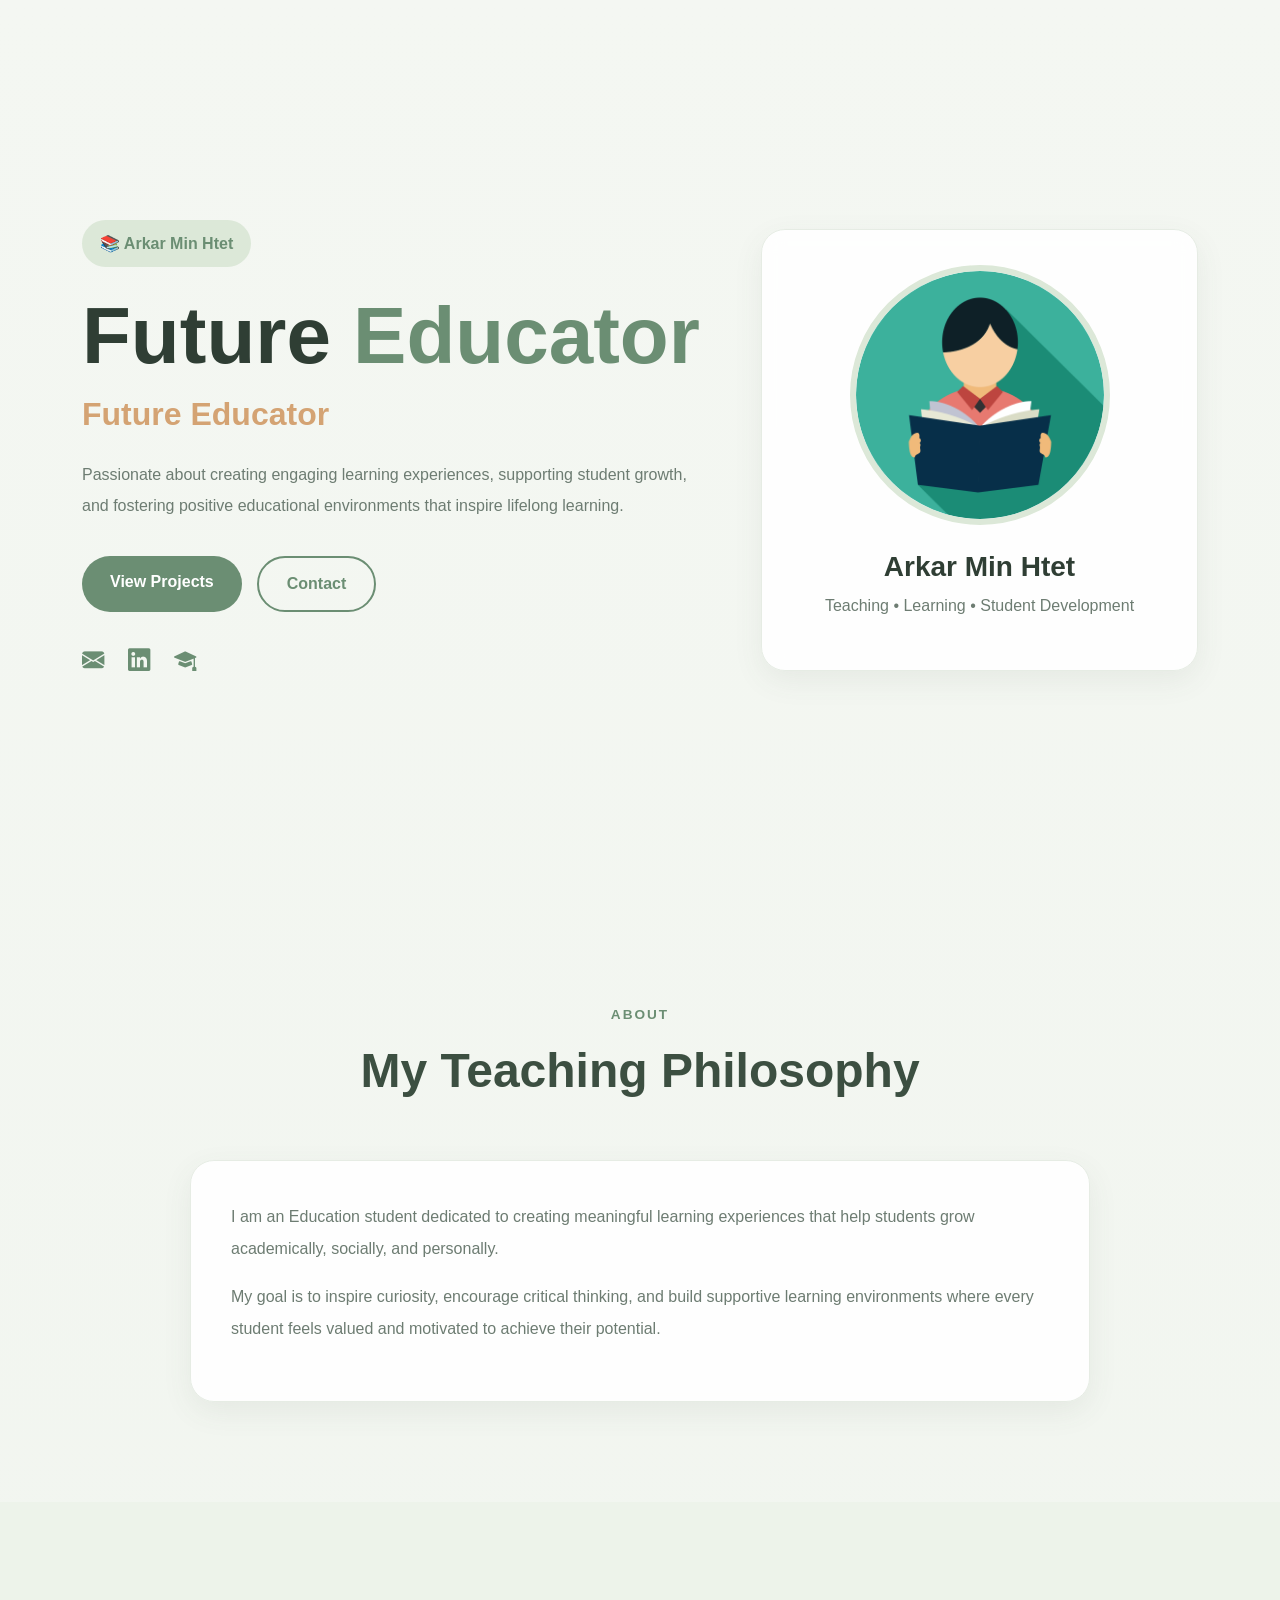
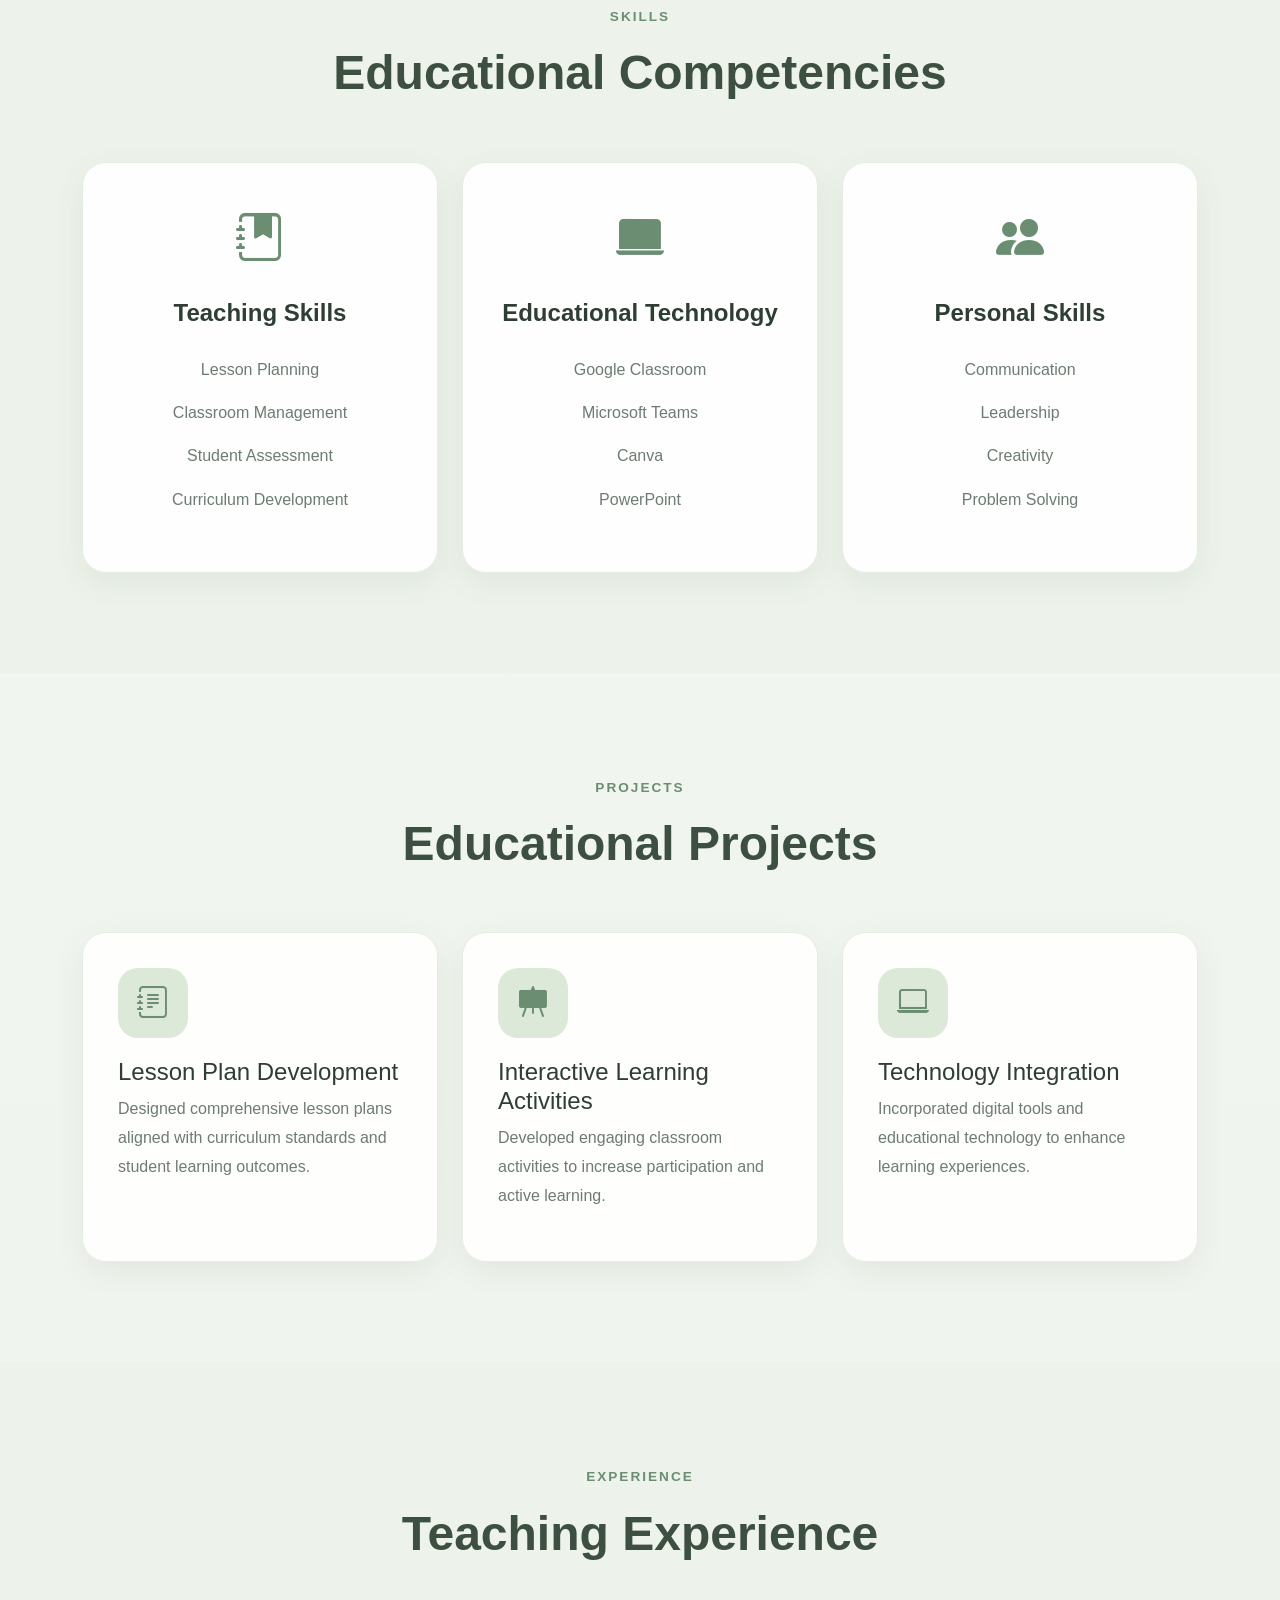
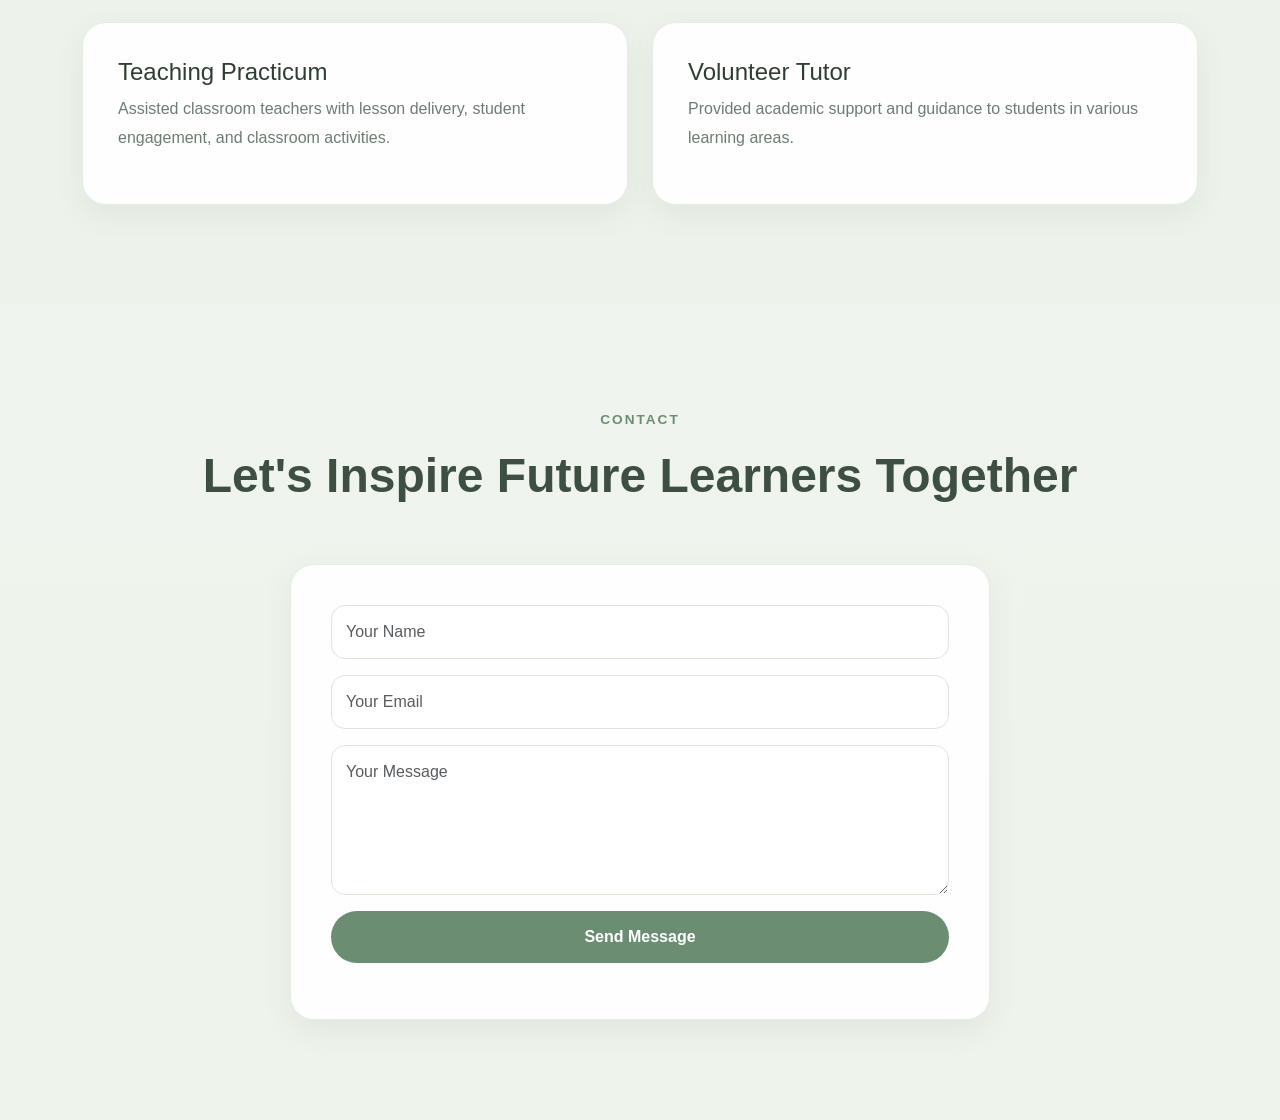
==== index.html @ 6c8e67c1 "Add files via upload" ====
<!DOCTYPE html>
<html lang="en">

<head>
    <meta charset="UTF-8">
    <meta name="viewport" content="width=device-width, initial-scale=1.0">

    <title>Education Portfolio</title>

    <!-- Bootstrap -->
    <link href="https://cdn.jsdelivr.net/npm/bootstrap@5.3.3/dist/css/bootstrap.min.css" rel="stylesheet">

    <!-- Bootstrap Icons -->
    <link rel="stylesheet"
        href="https://cdn.jsdelivr.net/npm/bootstrap-icons@1.11.3/font/bootstrap-icons.min.css">

    <!-- Custom CSS -->
    <link rel="stylesheet" href="css/style.css">
</head>

<body>

    <!-- HERO -->

    <section id="home" class="hero">

        <div class="container">

            <div class="row align-items-center min-vh-100 g-5">

                <div class="col-lg-7 reveal">

                    <div class="status-pill">
                        📚 Arkar Min Htet
                    </div>

                    <h1>
                        Future
                        <span>Educator</span>
                    </h1>

                    <h2>
                        <span id="typing"></span>
                    </h2>

                    <p class="hero-text">

                        Passionate about creating engaging learning experiences,
                        supporting student growth, and fostering positive
                        educational environments that inspire lifelong learning.

                    </p>

                    <div class="hero-buttons">

                        <a href="#projects" class="btn primary-btn">
                            View Projects
                        </a>

                        <a href="#contact" class="btn secondary-btn">
                            Contact
                        </a>

                    </div>

                    <div class="social-links">

                        <a href="#">
                            <i class="bi bi-envelope-fill"></i>
                        </a>

                        <a href="#">
                            <i class="bi bi-linkedin"></i>
                        </a>

                        <a href="#">
                            <i class="bi bi-mortarboard-fill"></i>
                        </a>

                    </div>

                </div>

                <div class="col-lg-5 reveal">

                    <div class="profile-card">

                        <div class="avatar-wrapper">

                            <img src="images/profile.jpg"
                                alt="Profile"
                                class="profile-image">

                        </div>

                        <div class="profile-info">

                            <h3>Arkar Min Htet</h3>

                            <p>
                                Teaching • Learning • Student Development
                            </p>

                        </div>

                    </div>

                </div>

            </div>

        </div>

    </section>

    <!-- ABOUT -->

    <section id="about" class="section">

        <div class="container">

            <div class="section-title reveal">

                <span>About</span>
                <h2>My Teaching Philosophy</h2>

            </div>

            <div class="about-card reveal">

                <p>

                    I am an Education student dedicated to creating meaningful learning experiences that help students
                    grow academically, socially, and personally.

                </p>

                <p>

                    My goal is to inspire curiosity, encourage critical thinking, and build supportive learning
                    environments where every student feels valued and motivated to achieve their potential.

                </p>

            </div>

        </div>

    </section>

    <!-- SKILLS -->

    <section id="skills" class="section light-section">

        <div class="container">

            <div class="section-title reveal">

                <span>Skills</span>
                <h2>Educational Competencies</h2>

            </div>

            <div class="row g-4">

                <div class="col-lg-4 reveal">

                    <div class="skill-card">

                        <i class="bi bi-journal-bookmark-fill"></i>

                        <h4>Teaching Skills</h4>

                        <ul>
                            <li>Lesson Planning</li>
                            <li>Classroom Management</li>
                            <li>Student Assessment</li>
                            <li>Curriculum Development</li>
                        </ul>

                    </div>

                </div>

                <div class="col-lg-4 reveal">

                    <div class="skill-card">

                        <i class="bi bi-laptop-fill"></i>

                        <h4>Educational Technology</h4>

                        <ul>
                            <li>Google Classroom</li>
                            <li>Microsoft Teams</li>
                            <li>Canva</li>
                            <li>PowerPoint</li>
                        </ul>

                    </div>

                </div>

                <div class="col-lg-4 reveal">

                    <div class="skill-card">

                        <i class="bi bi-people-fill"></i>

                        <h4>Personal Skills</h4>

                        <ul>
                            <li>Communication</li>
                            <li>Leadership</li>
                            <li>Creativity</li>
                            <li>Problem Solving</li>
                        </ul>

                    </div>

                </div>

            </div>

        </div>

    </section>

    <!-- PROJECTS -->

    <section id="projects" class="section">

        <div class="container">

            <div class="section-title reveal">

                <span>Projects</span>
                <h2>Educational Projects</h2>

            </div>

            <div class="row g-4">

                <div class="col-lg-4 reveal">

                    <div class="project-card">

                        <div class="project-icon">
                            <i class="bi bi-journal-text"></i>
                        </div>

                        <h4>Lesson Plan Development</h4>

                        <p>
                            Designed comprehensive lesson plans aligned with curriculum standards and student learning
                            outcomes.
                        </p>

                    </div>

                </div>

                <div class="col-lg-4 reveal">

                    <div class="project-card">

                        <div class="project-icon">
                            <i class="bi bi-easel-fill"></i>
                        </div>

                        <h4>Interactive Learning Activities</h4>

                        <p>
                            Developed engaging classroom activities to increase participation and active learning.
                        </p>

                    </div>

                </div>

                <div class="col-lg-4 reveal">

                    <div class="project-card">

                        <div class="project-icon">
                            <i class="bi bi-laptop"></i>
                        </div>

                        <h4>Technology Integration</h4>

                        <p>
                            Incorporated digital tools and educational technology to enhance learning experiences.
                        </p>

                    </div>

                </div>

            </div>

        </div>

    </section>

    <!-- EXPERIENCE -->

    <section class="section light-section">

        <div class="container">

            <div class="section-title reveal">

                <span>Experience</span>
                <h2>Teaching Experience</h2>

            </div>

            <div class="row g-4">

                <div class="col-lg-6 reveal">

                    <div class="project-card">

                        <h4>Teaching Practicum</h4>

                        <p>
                            Assisted classroom teachers with lesson delivery, student engagement, and classroom
                            activities.
                        </p>

                    </div>

                </div>

                <div class="col-lg-6 reveal">

                    <div class="project-card">

                        <h4>Volunteer Tutor</h4>

                        <p>
                            Provided academic support and guidance to students in various learning areas.
                        </p>

                    </div>

                </div>

            </div>

        </div>

    </section>

    <!-- CONTACT -->

    <section id="contact" class="section">

        <div class="container">

            <div class="section-title reveal">

                <span>Contact</span>
                <h2>Let's Inspire Future Learners Together</h2>

            </div>

            <div class="contact-form reveal">

                <form onsubmit="sendMessage(event)">

                    <input type="text"
                        class="form-control mb-3"
                        placeholder="Your Name"
                        required>

                    <input type="email"
                        class="form-control mb-3"
                        placeholder="Your Email"
                        required>

                    <textarea class="form-control mb-3"
                        rows="5"
                        placeholder="Your Message"
                        required></textarea>

                    <button type="submit" class="btn primary-btn w-100">
                        Send Message
                    </button>

                    <p id="formMessage" class="mt-3"></p>

                </form>

            </div>

        </div>

    </section>

    <!-- Bootstrap JS -->
    <script src="https://cdn.jsdelivr.net/npm/bootstrap@5.3.3/dist/js/bootstrap.bundle.min.js"></script>

    <!-- Custom JS -->
    <script src="js/script.js"></script>

</body>

</html>
---- css/style.css ----
:root{
    --bg:#f4f7f2;
    --surface:#ffffff;

    --primary:#6b8e73;
    --secondary:#a8c3a0;
    --accent:#d4a373;

    --text:#2f3e34;
    --muted:#6d7c72;

    --border:#dde5da;

    --shadow:
    0 10px 30px rgba(74,93,79,.08);
}

*{
    margin:0;
    padding:0;
    box-sizing:border-box;
}

html{
    scroll-behavior:smooth;
}

body{
    font-family:'Poppins',sans-serif;
    background:linear-gradient(
        180deg,
        #f4f7f2 0%,
        #eef3ec 100%
    );
    color:var(--text);
    overflow-x:hidden;
    line-height:1.7;
}

/* ==========================
   GENERAL
========================== */

.section{
    padding:100px 0;
}

.light-section{
    background:#edf3ea;
}

a{
    text-decoration:none;
}

ul{
    list-style:none;
    padding-left:0;
}

.section-title{
    text-align:center;
    margin-bottom:60px;
}

.section-title span{
    color:var(--primary);
    font-weight:700;
    text-transform:uppercase;
    letter-spacing:2px;
    font-size:.85rem;
}

.section-title h2{
    margin-top:15px;
    font-size:clamp(2rem,5vw,3rem);
    font-weight:700;
    color:#3c4f41;
}

/* ==========================
   NAVBAR
========================== */

.cyber-nav{
    background:rgba(255,255,255,.9);
    backdrop-filter:blur(12px);
    border-bottom:1px solid var(--border);
    box-shadow:0 3px 10px rgba(0,0,0,.03);
}

.navbar-brand{
    font-weight:800;
    color:var(--primary)!important;
}

.nav-link{
    color:var(--text)!important;
    margin-left:15px;
    font-weight:600;
    transition:.3s;
}

.nav-link:hover{
    color:var(--primary)!important;
}

.active-link{
    color:var(--primary)!important;
}

/* ==========================
   HERO
========================== */

.hero{
    min-height:100vh;
    display:flex;
    align-items:center;
}

.hero h1{
    font-size:clamp(3rem,8vw,5rem);
    font-weight:800;
    line-height:1.1;
}

.hero h1 span{
    color:var(--primary);
}

.hero h2{
    color:var(--accent);
    margin-top:15px;
    min-height:40px;
    font-weight:600;
}

.hero-text{
    color:var(--muted);
    line-height:1.9;
    margin-top:25px;
    max-width:650px;
}

.status-pill{
    display:inline-block;
    padding:10px 18px;
    border-radius:50px;
    background:#dce8d8;
    color:var(--primary);
    font-weight:600;
    margin-bottom:25px;
}

/* ==========================
   BUTTONS
========================== */

.hero-buttons{
    display:flex;
    gap:15px;
    flex-wrap:wrap;
    margin-top:35px;
}

.primary-btn{
    background:var(--primary);
    color:white;
    border:none;
    padding:14px 28px;
    border-radius:50px;
    font-weight:600;
    transition:.3s;
}

.primary-btn:hover{
    background:#587760;
    color:white;
    transform:translateY(-2px);
}

.secondary-btn{
    border:2px solid var(--primary);
    color:var(--primary);
    padding:14px 28px;
    border-radius:50px;
    font-weight:600;
    transition:.3s;
}

.secondary-btn:hover{
    background:var(--primary);
    color:white;
}

/* ==========================
   SOCIAL
========================== */

.social-links{
    margin-top:30px;
}

.social-links a{
    color:var(--primary);
    font-size:1.4rem;
    margin-right:18px;
    transition:.3s;
}

.social-links a:hover{
    color:var(--accent);
}

/* ==========================
   CARDS
========================== */

.profile-card,
.about-card,
.skill-card,
.project-card,
.contact-form{
    background:rgba(255,255,255,.88);
    backdrop-filter:blur(10px);
    border:1px solid #e6ece4;
    border-radius:24px;
    box-shadow:var(--shadow);
}

/* ==========================
   PROFILE
========================== */

.profile-card{
    padding:35px;
    text-align:center;
}

.avatar-wrapper{
    width:260px;
    height:260px;
    margin:auto;
}

.profile-image{
    width:100%;
    height:100%;
    border-radius:50%;
    object-fit:cover;
    border:6px solid #dce8d8;
}

.profile-info h3{
    margin-top:25px;
    font-weight:700;
}

.profile-info p{
    color:var(--muted);
}

/* ==========================
   ABOUT
========================== */

.about-card{
    padding:40px;
    max-width:900px;
    margin:auto;
}

.about-card p{
    color:var(--muted);
    line-height:2;
}

/* ==========================
   SKILLS
========================== */

.skill-card{
    padding:35px;
    text-align:center;
    height:100%;
    transition:.3s;
}

.skill-card:hover{
    transform:translateY(-8px);
    box-shadow:0 20px 40px rgba(74,93,79,.12);
}

.skill-card i{
    font-size:3rem;
    color:var(--primary);
}

.skill-card h4{
    margin:20px 0;
    font-weight:700;
}

.skill-card li{
    color:var(--muted);
    padding:8px 0;
}

/* ==========================
   PROJECTS
========================== */

.project-card{
    padding:35px;
    height:100%;
    transition:.3s;
}

.project-card:hover{
    transform:translateY(-8px);
    box-shadow:0 20px 40px rgba(74,93,79,.12);
}

.project-icon{
    width:70px;
    height:70px;
    border-radius:20px;
    background:#dce8d8;
    display:flex;
    align-items:center;
    justify-content:center;
    margin-bottom:20px;
}

.project-icon i{
    color:var(--primary);
    font-size:2rem;
}

.project-card p{
    color:var(--muted);
    line-height:1.8;
}

/* ==========================
   CONTACT
========================== */

.contact-form{
    max-width:700px;
    margin:auto;
    padding:40px;
}

.form-control{
    border:1px solid var(--border);
    border-radius:14px;
    padding:14px;
    background:white;
}

.form-control:focus{
    border-color:var(--primary);
    box-shadow:none;
}

/* ==========================
   FOOTER
========================== */

footer{
    text-align:center;
    padding:30px;
    background:white;
    border-top:1px solid var(--border);
}

footer p{
    color:var(--muted);
}

/* ==========================
   ANIMATIONS
========================== */

.reveal{
    opacity:0;
    transform:translateY(40px);
    transition:.8s;
}

.reveal.active{
    opacity:1;
    transform:translateY(0);
}

/* ==========================
   TOP BUTTON
========================== */

#topBtn{
    position:fixed;
    bottom:25px;
    right:25px;

    width:50px;
    height:50px;

    border:none;
    border-radius:50%;

    background:var(--primary);
    color:white;

    display:none;
    z-index:999;
}

/* ==========================
   MOBILE
========================== */

@media(max-width:991px){

    .hero{
        text-align:center;
        padding-top:100px;
    }

    .hero-buttons{
        justify-content:center;
    }

    .social-links{
        text-align:center;
    }

    .profile-card{
        margin-top:40px;
    }
}

@media(max-width:768px){

    .section{
        padding:80px 0;
    }

    .avatar-wrapper{
        width:220px;
        height:220px;
    }

    .section-title h2{
        font-size:2rem;
    }
}
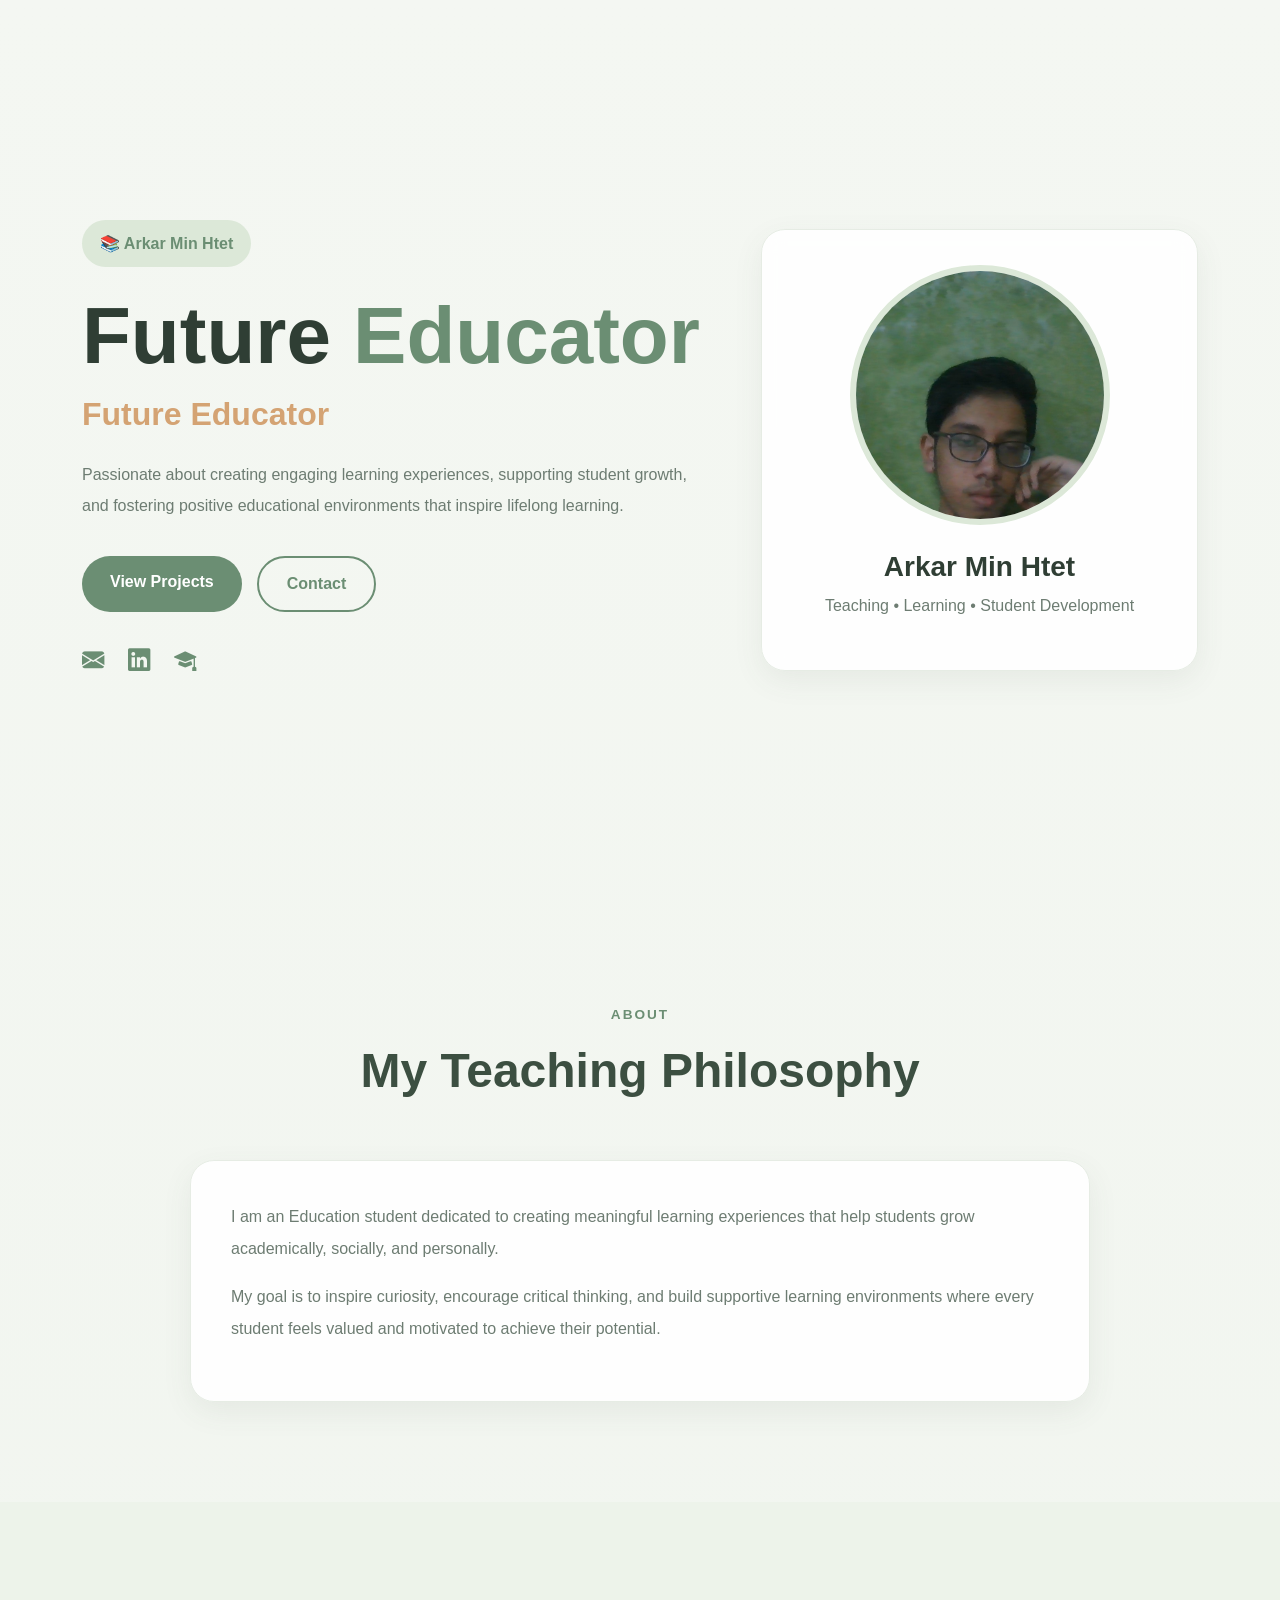
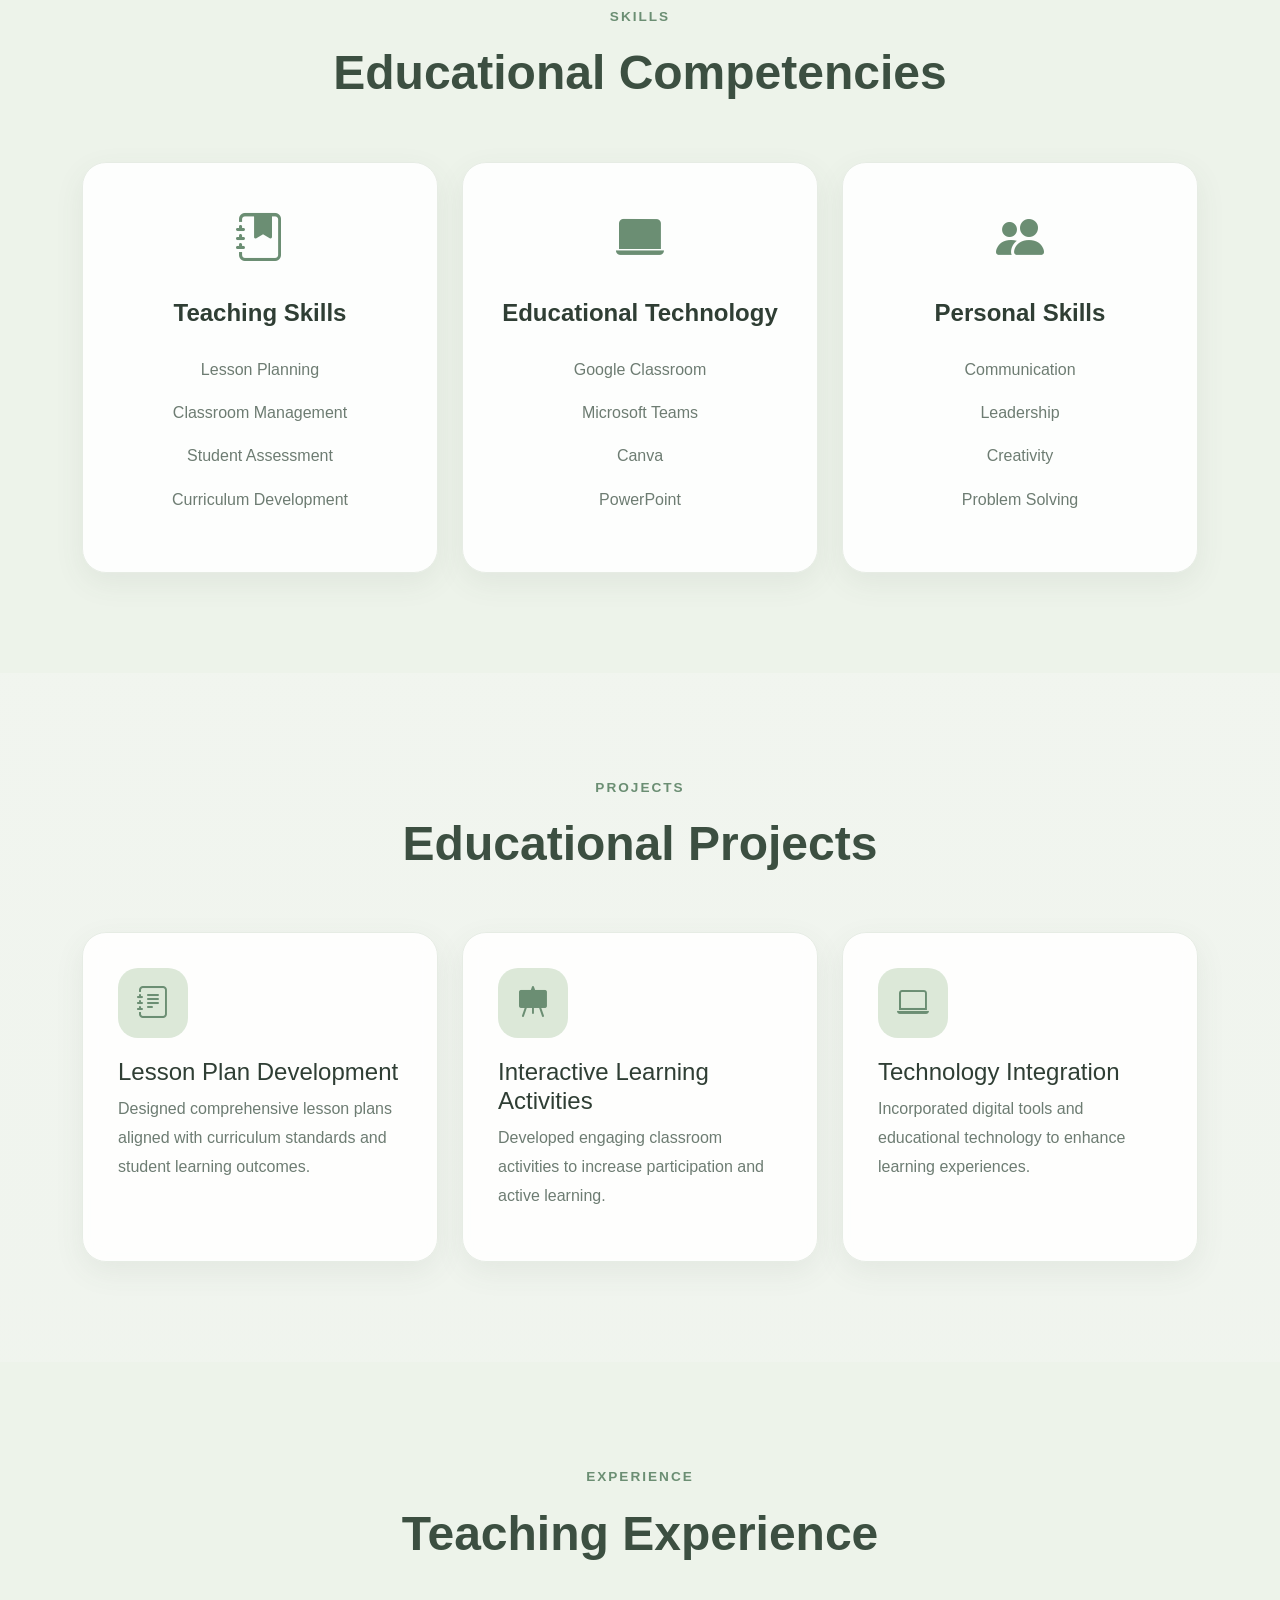
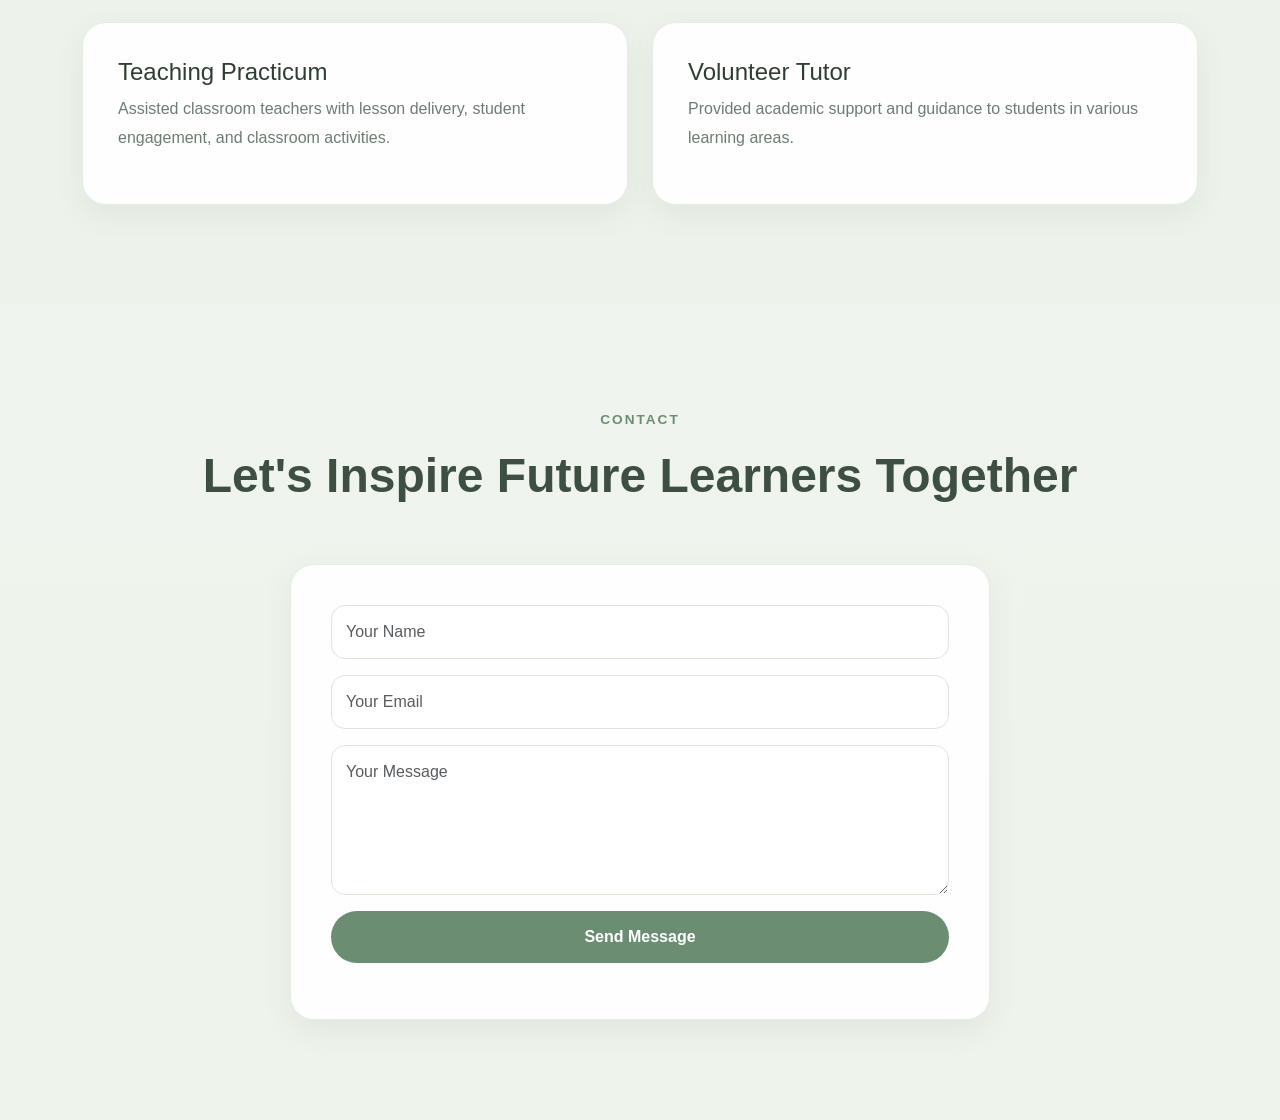
==== commit 9fe2427c: "Update index.html" ====
--- a/index.html
+++ b/index.html
@@ -87,7 +87,7 @@
 
                         <div class="avatar-wrapper">
 
-                            <img src="images/profile.jpg"
+                            <img src="images/WIN_20250808_21_47_08_Pro.jpg"
                                 alt="Profile"
                                 class="profile-image">
 
@@ -406,4 +406,4 @@
 
 </body>
 
-</html>+</html>
